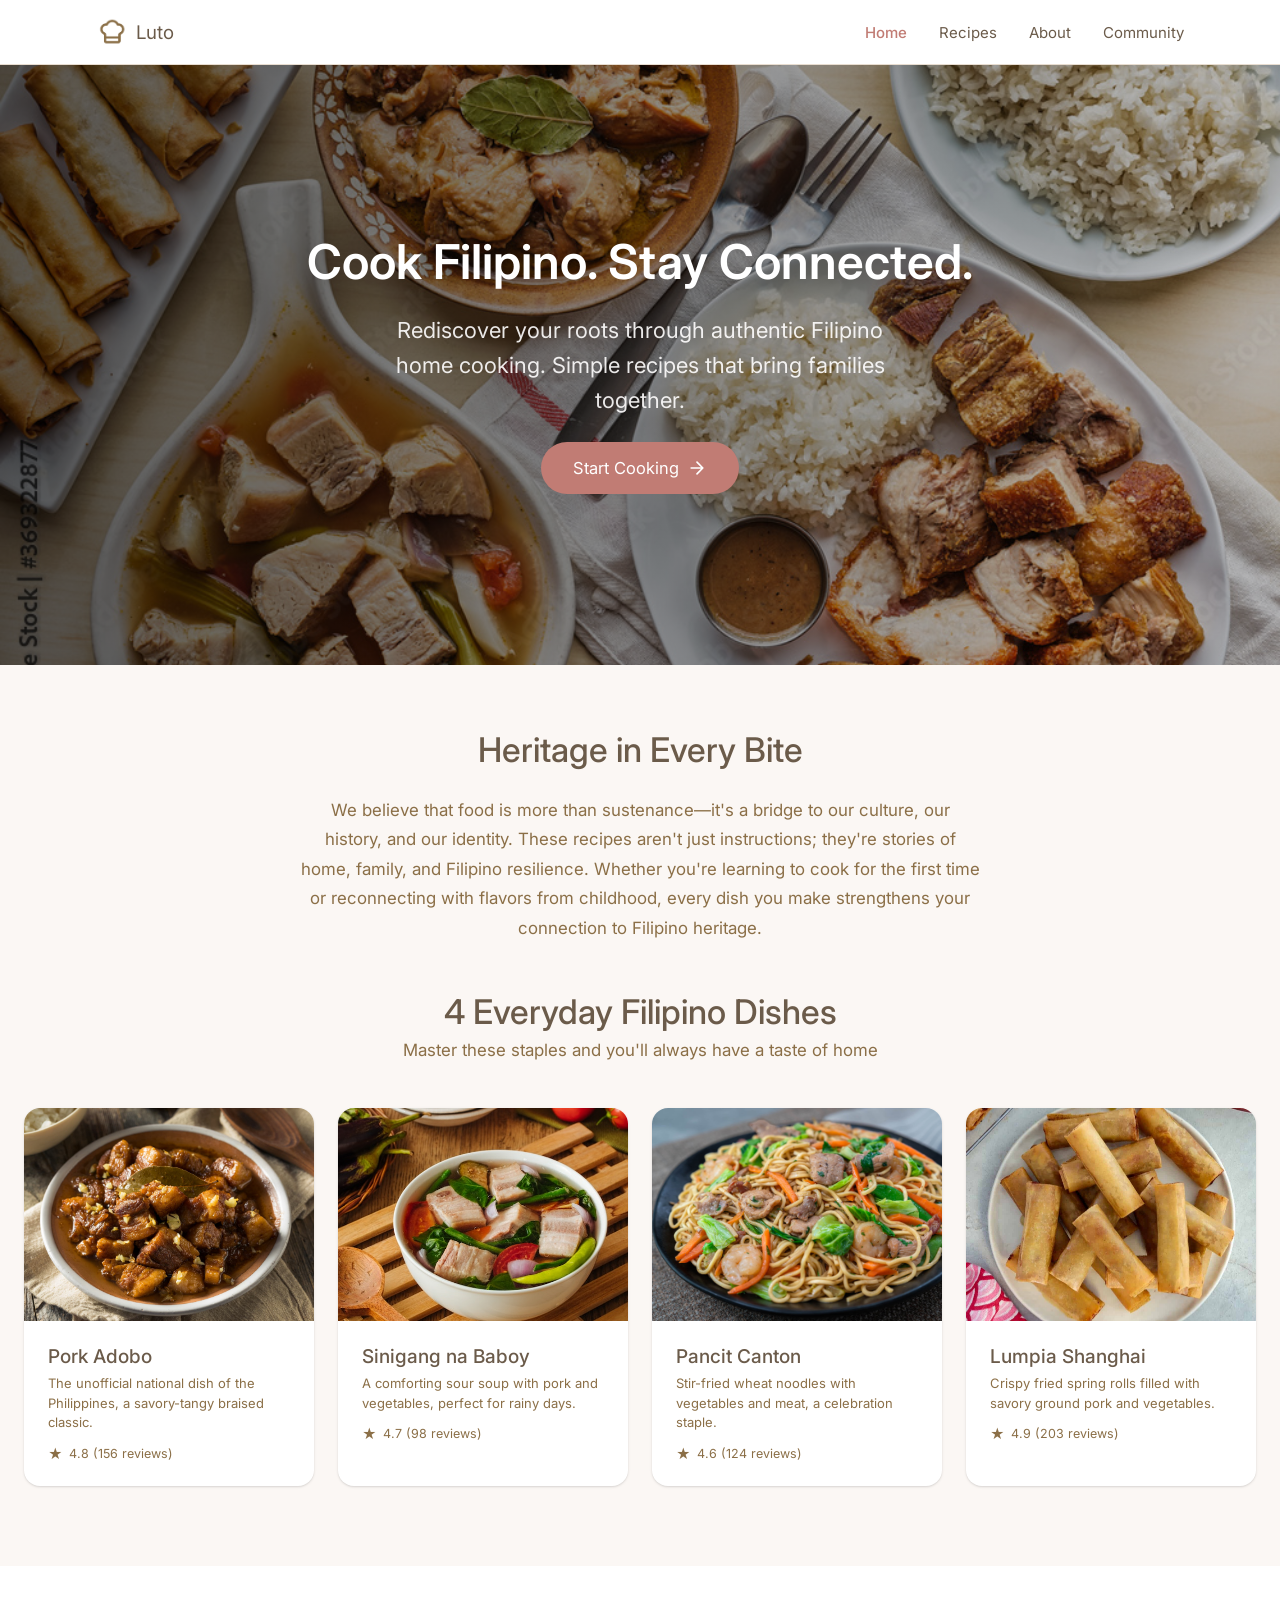
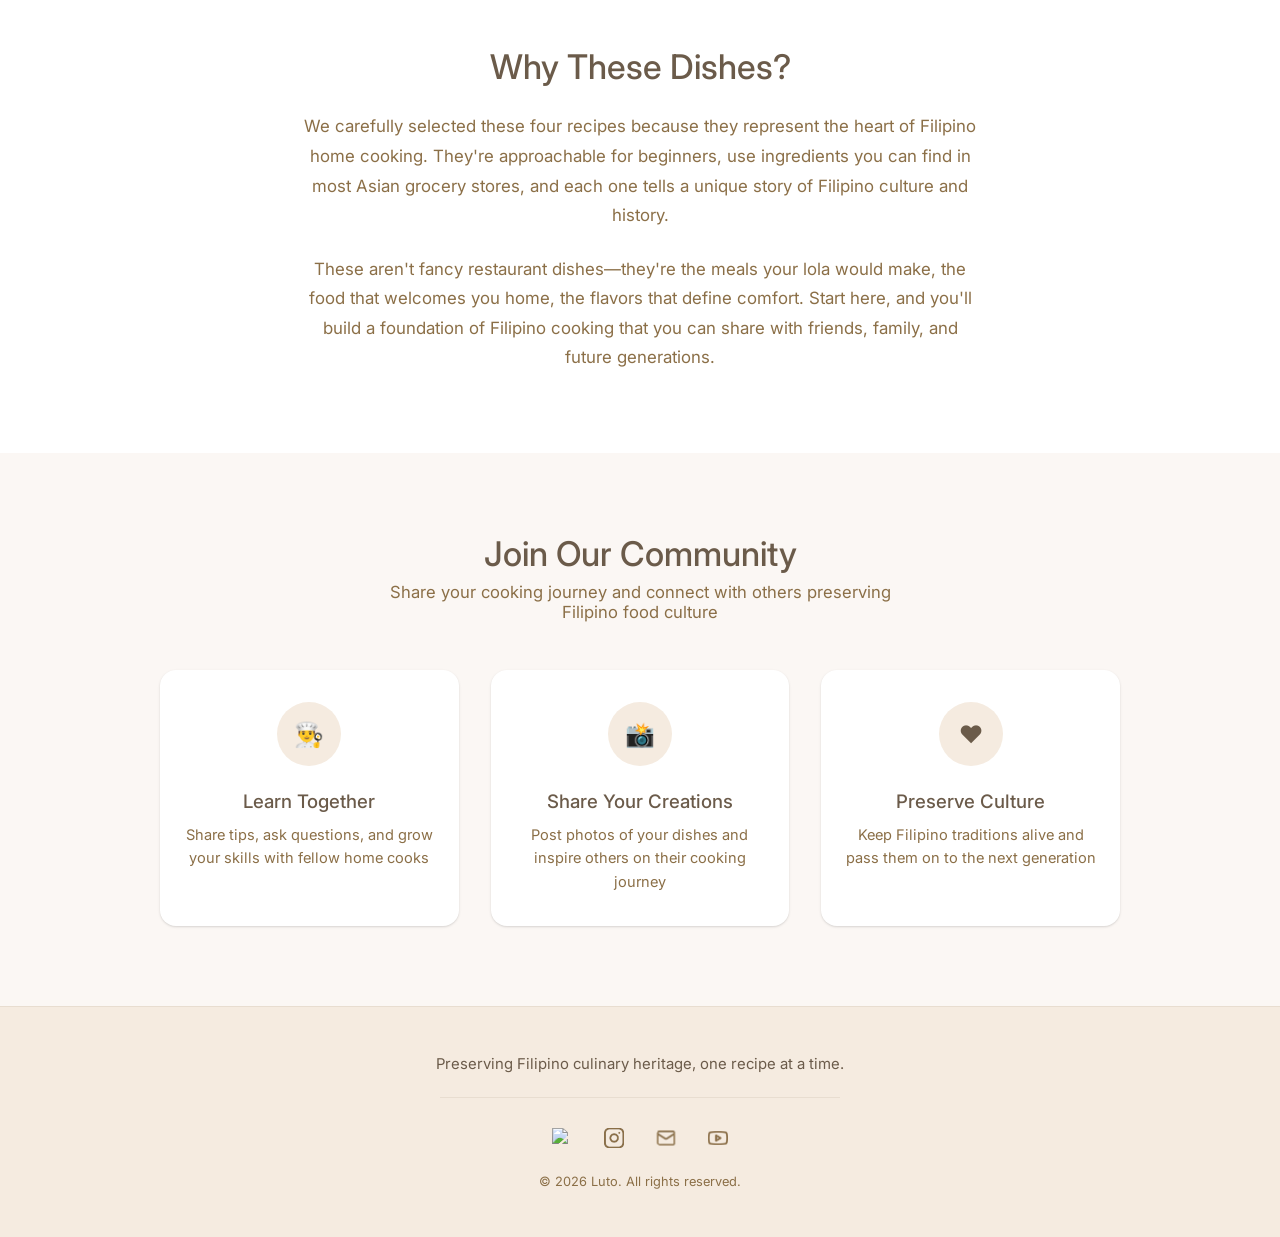
==== index.html @ c6ab8d9c "Initial commit" ====
<!DOCTYPE html>
<html lang="en">
<head>
  <meta charset="utf-8" />
  <title>Luto</title>
  <meta name="viewport" content="width=device-width, initial-scale=1" />
  <!-- Font: Inter -->
  <link href="https://fonts.googleapis.com/css2?family=Inter:wght@400;500;600&display=swap" rel="stylesheet" />
  <link rel="stylesheet" href="style.css" />
  <link rel="icon" type="image/png" href="images/logo.png" />
</head>
<body>

  <!-- NAV -->
  <nav class="fade-in d0">
    <div class="nav-logo">
      <img src="images/logo.png" alt="Luto logo" class="nav-logo-icon" />
      Luto
    </div>
    <ul class="nav-links">
      <li><a href="#" class="active">Home</a></li>
      <li><a href="#">Recipes</a></li>
      <li><a href="#">About</a></li>
      <li><a href="#">Community</a></li>
    </ul>
  </nav>

  <!-- HERO -->
  <div class="hero">
    <div class="hero-bg"></div>
    <div class="hero-overlay"></div>
    <div class="hero-content">
      <h1 class="fade-in d0">Cook Filipino. Stay Connected.</h1>
      <p class="fade-in d200">
        Rediscover your roots through authentic Filipino home cooking.
        Simple recipes that bring families together.
      </p>
      <!-- Change href to your Recipes page -->
      <a href="#" class="btn-primary fade-in d400">
        Start Cooking
        <svg viewBox="0 0 24 24" fill="none" stroke="currentColor" stroke-width="2" stroke-linecap="round" stroke-linejoin="round">
          <path d="M5 12h14M12 5l7 7-7 7"/>
        </svg>
      </a>
    </div>
  </div>

  <!-- HERITAGE -->
  <section>
    <div class="heritage fade-in d0">
      <h2 class="section-title">Heritage in Every Bite</h2>
      <p class="section-body">
        We believe that food is more than sustenance—it's a bridge to our culture,
        our history, and our identity. These recipes aren't just instructions; they're
        stories of home, family, and Filipino resilience. Whether you're learning to
        cook for the first time or reconnecting with flavors from childhood, every dish
        you make strengthens your connection to Filipino heritage.
      </p>
    </div>
  </section>

  <!-- DISHES -->
  <section>
    <div class="dishes-section">
      <div class="dishes-header fade-in d0">
        <h2>4 Everyday Filipino Dishes</h2>
        <p>Master these staples and you'll always have a taste of home</p>
      </div>
      <div class="dishes-grid">

        <!-- Replace href="#" with the actual dish page URL when ready -->
        <a href="#" class="dish-card fade-in d200">
          <img src="images/Pork Adobo.jpg" class="dish-img" alt="Pork Adobo" />
          <div class="dish-info">
            <h3>Pork Adobo</h3>
            <p>The unofficial national dish of the Philippines, a savory-tangy braised classic.</p>
            <div class="dish-rating"><span class="star">★</span> 4.8 (156 reviews)</div>
          </div>
        </a>

        <a href="#" class="dish-card fade-in d400">
          <img src="images/Sinigang na Baboy.png" class="dish-img" alt="Sinigang na Baboy" />
          <div class="dish-info">
            <h3>Sinigang na Baboy</h3>
            <p>A comforting sour soup with pork and vegetables, perfect for rainy days.</p>
            <div class="dish-rating"><span class="star">★</span> 4.7 (98 reviews)</div>
          </div>
        </a>

        <a href="#" class="dish-card fade-in d600">
          <img src="images/Pancit Canton.jpg" class="dish-img" alt="Pancit Canton" />
          <div class="dish-info">
            <h3>Pancit Canton</h3>
            <p>Stir-fried wheat noodles with vegetables and meat, a celebration staple.</p>
            <div class="dish-rating"><span class="star">★</span> 4.6 (124 reviews)</div>
          </div>
        </a>

        <a href="#" class="dish-card fade-in d800">
          <img src="images/Lumpia.jpg" class="dish-img" alt="Lumpia Shanghai" />
          <div class="dish-info">
            <h3>Lumpia Shanghai</h3>
            <p>Crispy fried spring rolls filled with savory ground pork and vegetables.</p>
            <div class="dish-rating"><span class="star">★</span> 4.9 (203 reviews)</div>
          </div>
        </a>

      </div>
    </div>
  </section>

  <!-- WHY THESE DISHES -->
  <section class="why-section">
    <div class="why-inner fade-in d0">
      <h2 class="section-title">Why These Dishes?</h2>
      <p class="section-body">
        We carefully selected these four recipes because they represent the heart
        of Filipino home cooking. They're approachable for beginners, use ingredients
        you can find in most Asian grocery stores, and each one tells a unique story
        of Filipino culture and history.
      </p>
      <p class="section-body">
        These aren't fancy restaurant dishes—they're the meals your lola would make,
        the food that welcomes you home, the flavors that define comfort. Start here,
        and you'll build a foundation of Filipino cooking that you can share with
        friends, family, and future generations.
      </p>
    </div>
  </section>

  <!-- COMMUNITY -->
  <section>
    <div class="community-section">
      <div class="community-header fade-in d0">
        <h2>Join Our Community</h2>
        <p>Share your cooking journey and connect with others preserving Filipino food culture</p>
      </div>
      <div class="community-grid">
        <div class="community-card fade-in d200">
          <div class="community-icon">👨‍🍳</div>
          <h3>Learn Together</h3>
          <p>Share tips, ask questions, and grow your skills with fellow home cooks</p>
        </div>
        <div class="community-card fade-in d400">
          <div class="community-icon">📸</div>
          <h3>Share Your Creations</h3>
          <p>Post photos of your dishes and inspire others on their cooking journey</p>
        </div>
        <div class="community-card fade-in d600">
          <div class="community-icon">❤️</div>
          <h3>Preserve Culture</h3>
          <p>Keep Filipino traditions alive and pass them on to the next generation</p>
        </div>
      </div>
    </div>
  </section>

  <!-- FOOTER -->
  <footer class="fade-in d0">
    <p class="footer-tagline">Preserving Filipino culinary heritage, one recipe at a time.</p>
    <div class="footer-divider"></div>
    <!-- Update hrefs with your actual social media URLs -->
    <div class="footer-links">
      <a href="#" title="Facebook"><img src="images/Facebook.svg" alt="Facebook" class="footer-icon" /></a>
      <a href="#" title="Instagram"><img src="images/IG.svg" alt="Instagram" class="footer-icon" /></a>
      <a href="#" title="Email"><img src="images/Email.svg" alt="Email" class="footer-icon" /></a>
      <a href="#" title="Youtube"><img src="images/Youtube.svg" alt="Youtube" class="footer-icon" /></a>
    </div>
    <p class="footer-copy">© 2026 Luto. All rights reserved.</p>
  </footer>

  <script>
    // Plays .fade-in animations only when each element scrolls into view
    const observer = new IntersectionObserver((entries) => {
      entries.forEach(entry => {
        if (entry.isIntersecting) {
          entry.target.style.animationPlayState = 'running';
          observer.unobserve(entry.target);
        }
      });
    }, { threshold: 0.1 });

    document.querySelectorAll('.fade-in').forEach(el => {
      el.style.animationPlayState = 'paused';
      observer.observe(el);
    });
  </script>

</body>
</html>
---- style.css ----
/* ================================================
   style.css — Luto Homepage
   ================================================ */


/* --- RESET --- */
*, *::before, *::after {
  box-sizing: border-box;
  margin: 0;
  padding: 0;
}


/* --- COLOR VARIABLES --- */
:root {
  --brown-light: #C17C74;
  --brown-mid:   #8B6F47;
  --brown-dark:  #6B5B4A;
  --white:       #FFFFFF;
  --border:      #E8DDD0;
  --bg-warm:     #F5EBE0;
  --black:       #0A0A0A;
  --white-20:    rgba(255, 255, 255, 0.2);
  --bg-main:     #FBF7F4;
  --white-95:    rgba(255, 255, 255, 0.95);
  --white-90:    rgba(255, 255, 255, 0.90);
}


/* --- BODY --- */
body {
  font-family: 'Inter', sans-serif;
  background: var(--bg-main);
  color: var(--brown-dark);
}


/* --- ANIMATIONS ---
   .fade-in = animates on scroll into view
   .d0 / .d200 / .d400 / .d600 / .d800 = stagger delay */
@keyframes fadeInUp {
  from { opacity: 0; transform: translateY(20px); }
  to   { opacity: 1; transform: translateY(0); }
}
.fade-in { opacity: 0; animation: fadeInUp 0.7s ease forwards; }
.d0   { animation-delay: 0ms; }
.d200 { animation-delay: 200ms; }
.d400 { animation-delay: 400ms; }
.d600 { animation-delay: 600ms; }
.d800 { animation-delay: 800ms; }


/* --- NAV ---
   NOTE: no user-select/cursor here — links must stay clickable */
nav {
  position: sticky;
  top: 0;
  z-index: 100;
  width: 100%;
  padding: 16px 96px;
  background: var(--white-95);
  border-bottom: 1px solid var(--border);
  backdrop-filter: blur(8px);
  display: flex;
  align-items: center;
  justify-content: space-between;
  user-select: none; 
  cursor: default;    
}
.nav-logo {
  display: flex;
  align-items: center;
  gap: 8px;
  font-size: 18.8px;
  color: var(--brown-dark);
  font-weight: 400;
}
/* Works for both <img> logo and emoji fallback */
.nav-logo-icon {
  width: 32px;
  height: 32px;
  object-fit: contain;
}
.nav-links {
  display: flex;
  gap: 32px;
  list-style: none;
}
.nav-links a {
  text-decoration: none;
  font-size: 15px;
  color: var(--brown-dark);
  transition: color 0.2s;
  cursor: pointer;
  user-select: auto;
}
.nav-links a.active,
.nav-links a:hover {
  color: var(--brown-light);
  font-weight: 500;
}


/* --- HERO ---
   To add a background image, replace .hero-bg's background with:
   background-image: url('your-photo.jpg');
   background-size: cover;
   background-position: center; */
.hero {
  position: relative;
  width: 100%;
  height: 600px;
  display: flex;
  align-items: center;
  justify-content: center;
  overflow: hidden;
}
/* Layer 1: background */
.hero-bg {
  position: absolute;
  inset: 0;
  background: linear-gradient(135deg, #3d2b1f 0%, #5c3d2e 40%, #8b6f47 100%);
  background-image: url(images/Header.jpg);
  background-size: cover;
  background-position: center; 
}

/* Layer 2: dark overlay so white text stays readable */
.hero-overlay {
  position: absolute;
  inset: 0;
  background: linear-gradient(90deg, rgba(0,0,0,0.65) 0%, rgba(0,0,0,0.25) 100%);
}
/* Layer 3: text content — user-select:none stops the text cursor */
.hero-content {
  position: relative;
  z-index: 10;
  display: flex;
  flex-direction: column;
  align-items: center;
  gap: 24px;
  max-width: 700px;
  padding: 0 24px;
  text-align: center;
  user-select: none;
  cursor: default;
}
.hero h1 {
  font-family: 'Inter', sans-serif; /* sans-serif heading font */
  font-size: 48px;
  line-height: 1.1;
  color: #fff;
  font-weight: 600;
  white-space: nowrap;
}
.hero p {
  font-size: 22px;
  line-height: 1.6;
  color: rgba(255,254,254,0.9);
  max-width: 520px;
  font-weight: 400;
}


/* --- BUTTON ---
   cursor and user-select override the parent hero-content values */
.btn-primary {
  display: inline-flex;
  align-items: center;
  gap: 8px;
  padding: 16px 32px;
  background: var(--brown-light);
  color: #fff;
  border: none;
  border-radius: 999px;
  font-size: 16.5px;
  font-family: 'Inter', sans-serif;
  cursor: pointer;
  user-select: auto;
  text-decoration: none;
  transition: background 0.2s, transform 0.2s;
}
.btn-primary:hover {
  background: #b06b63;
  transform: translateY(-1px);
}
.btn-primary svg { width: 20px; height: 20px; }


/* --- SHARED SECTION STYLES --- */
section { 
  width: 100%; 
  user-select: none;
  cursor: default;
}

.section-title {
  font-family: 'Inter', sans-serif; /* sans-serif heading font */
  font-size: 34px;
  color: var(--brown-dark);
  font-weight: 500;
  line-height: 1.25;
}
.section-body {
  font-size: 16.9px;
  color: var(--brown-mid);
  line-height: 1.75;
  max-width: 680px;
  font-weight: 400;
}


/* --- HERITAGE SECTION --- */
.heritage {
  padding: 64px 24px 48px; /* tighter bottom so Heritage flows into Dishes */
  display: flex;
  flex-direction: column;
  align-items: center;
  gap: 24px;
  max-width: 800px;
  margin: 0 auto;
  text-align: center;
  user-select: none;
  cursor: default;
}


/* --- DISHES SECTION --- */
.dishes-section {
  padding: 0 24px 80px;
  max-width: 1280px;
  margin: 0 auto;
  user-select: none;
  cursor: default;
}
.dishes-header { text-align: center; margin-bottom: 48px; }
.dishes-header h2 {
  font-family: 'Inter', sans-serif;
  font-size: 34px;
  color: var(--brown-dark);
  font-weight: 500;
}
.dishes-header p { 
  font-size: 16.9px; 
  color: var(--brown-mid); 
  margin-top: 8px;
  font-weight: 400;
}

.dishes-grid {
  display: grid;
  grid-template-columns: repeat(4, 1fr);
  gap: 24px;
}

/* Cards are <a> tags — reset link defaults, restore pointer cursor */
.dish-card {
  background: #fff;
  border-radius: 16px;
  overflow: hidden;
  box-shadow: 0 1px 3px rgba(0,0,0,0.1), 0 1px 2px rgba(0,0,0,0.06);
  transition: transform 0.25s, box-shadow 0.25s;
  cursor: pointer;        /* pointer so user knows it's clickable */
  text-decoration: none;
  color: inherit;
  display: block;
}
.dish-card:hover {
  transform: translateY(-4px);
  box-shadow: 0 8px 24px rgba(0,0,0,0.12);
}

/* Image area — swap with <img> when real photos are ready */
.dish-img {
  width: 100%;
  height: 213px;
  object-fit: cover;
  display: block;
  position: relative;
  overflow: hidden;
}
.dish-img.adobo    { background: linear-gradient(135deg, #8b6040 0%, #5c3d2e 100%); }
.dish-img.sinigang { background: linear-gradient(135deg, #7a9e7e 0%, #4a7a52 100%); }
.dish-img.pancit   { background: linear-gradient(135deg, #c9a96e 0%, #8b6f47 100%); }
.dish-img.lumpia   { background: linear-gradient(135deg, #c17c74 0%, #8b4a44 100%); }

/* Emoji centered in placeholder via data-label attribute */
.dish-img::after {
  content: attr(data-label);
  position: absolute;
  inset: 0;
  display: flex;
  align-items: center;
  justify-content: center;
  font-size: 42px;
}

.dish-info    { padding: 24px; }
.dish-info h3 { font-size: 19px; color: var(--brown-dark); font-weight: 500; margin-bottom: 6px; }
.dish-info p  { font-size: 13px; color: var(--brown-mid); line-height: 1.5; margin-bottom: 12px; }
.dish-rating  { display: flex; align-items: center; gap: 6px; font-size: 12.5px; color: var(--brown-mid); }
.star         { color: var(--brown-mid); font-size: 14px; }


/* --- WHY THESE DISHES --- */
.why-section { 
  background: #fff; padding: 80px 24px; 
  user-select: none;
  cursor: default;
}
.why-inner {
  max-width: 800px;
  margin: 0 auto;
  display: flex;
  flex-direction: column;
  align-items: center;
  gap: 24px;
  text-align: center;
  font-weight: 400;
}


/* --- COMMUNITY SECTION --- */
.community-section {
  padding: 80px 24px;
  max-width: 1280px;
  margin: 0 auto;
  user-select: none;
  cursor: default;
}
.community-header { text-align: center; margin-bottom: 48px; }
.community-header h2 {
  font-family: 'Inter', sans-serif;
  font-size: 34px;
  color: var(--brown-dark);
  font-weight: 500;
}
.community-header p {
  font-size: 16.7px;
  color: var(--brown-mid);
  margin-top: 8px;
  max-width: 520px;
  margin-left: auto;
  margin-right: auto;
  font-weight: 400;
}
.community-grid {
  display: grid;
  grid-template-columns: repeat(3, 1fr);
  gap: 32px;
  max-width: 960px;
  margin: 0 auto;
}
.community-card {
  background: #fff;
  border-radius: 16px;
  padding: 32px 24px;
  box-shadow: 0 1px 3px rgba(0,0,0,0.1), 0 1px 2px rgba(0,0,0,0.06);
  display: flex;
  flex-direction: column;
  align-items: center;
  text-align: center;
}
.community-icon {
  width: 64px;
  height: 64px;
  background: var(--bg-warm);
  border-radius: 50%;
  display: flex;
  align-items: center;
  justify-content: center;
  font-size: 24px;
  margin-bottom: 24px;
}
.community-card h3 { font-size: 18.6px; color: var(--brown-dark); font-weight: 500; margin-bottom: 12px; }
.community-card p  { font-size: 14.6px; color: var(--brown-mid); line-height: 1.6; }


/* --- FOOTER --- */
footer {
  background: var(--bg-warm);
  border-top: 1px solid var(--border);
  padding: 48px 24px;
  text-align: center;
  margin-top: 0;
  user-select: none;
  cursor: default;
}
.footer-tagline { font-size: 14.9px; color: var(--brown-dark); margin-bottom: 24px; }
.footer-divider { width: 100%; max-width: 400px; height: 1px; background: var(--border); margin: 0 auto 24px; }
.footer-links   { display: flex; justify-content: center; gap: 20px; margin-bottom: 20px; }

.footer-links a {
  display: flex;
  align-items: center;
  justify-content: center;
  width: 32px;
  height: 32px;
}

.footer-links a:hover { color: var(--brown-light); }
.footer-copy    { font-size: 12.8px; color: var(--brown-mid); }

.footer-icon {
  width: 20px;
  height: 20px;
  object-fit: contain;
}


/* --- RESPONSIVE ---
   1024px → dishes 4 cols → 2 cols
   768px  → everything stacks to 1 col */
@media (max-width: 1024px) {
  .dishes-grid { grid-template-columns: repeat(2, 1fr); }
}
@media (max-width: 768px) {
  nav             { padding: 16px 24px; }
  .nav-links      { gap: 16px; }
  .nav-links a    { font-size: 13px; }
  .hero h1        { font-size: 36px; }
  .hero p         { font-size: 17px; }
  .dishes-grid    { grid-template-columns: 1fr; }
  .community-grid { grid-template-columns: 1fr; }
}
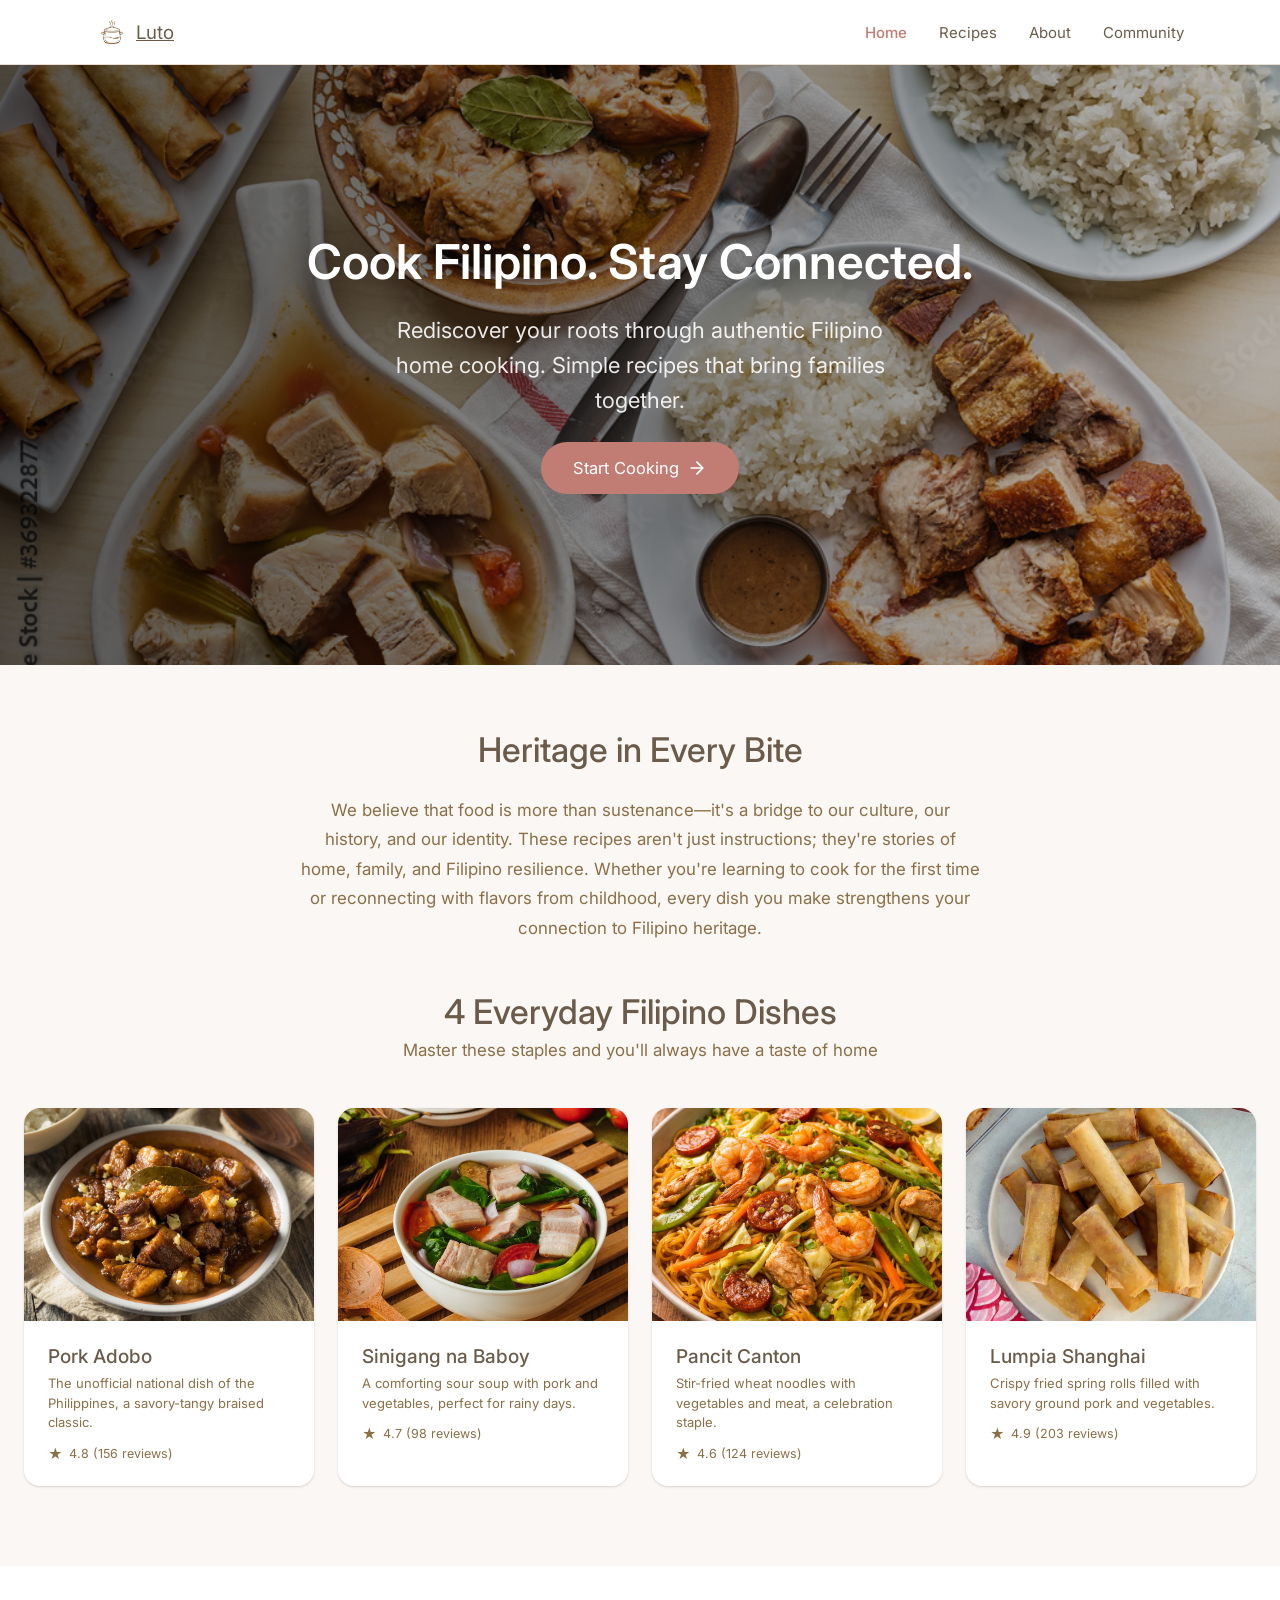
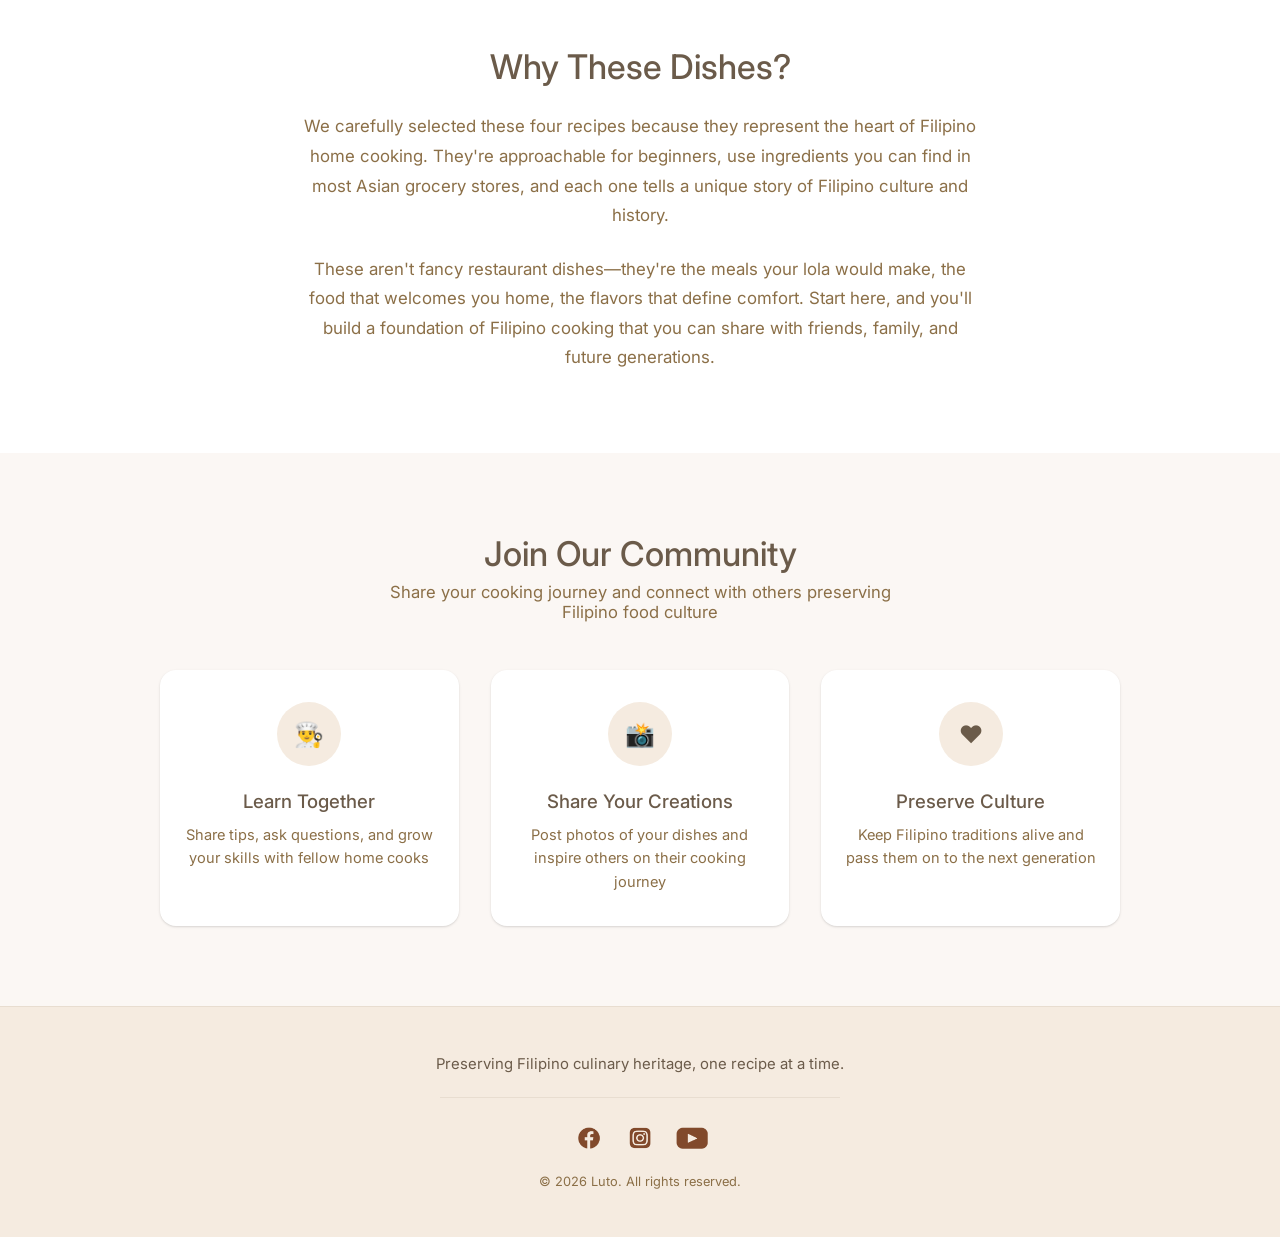
==== commit f132defe: "added newpages" ====
--- a/index.html
+++ b/index.html
@@ -7,25 +7,23 @@
   <!-- Font: Inter -->
   <link href="https://fonts.googleapis.com/css2?family=Inter:wght@400;500;600&display=swap" rel="stylesheet" />
   <link rel="stylesheet" href="style.css" />
-  <link rel="icon" type="image/png" href="images/logo.png" />
+  <link rel="icon" type="image/png" href="images/Logo.icon.png" />
 </head>
 <body>
 
-  <!-- NAV -->
   <nav class="fade-in d0">
-    <div class="nav-logo">
-      <img src="images/logo.png" alt="Luto logo" class="nav-logo-icon" />
+   <a href="index.html" class="nav-logo">
+      <img src="images/Logo.icon.png" alt="Luto logo" class="nav-logo-icon" />
       Luto
     </div>
     <ul class="nav-links">
       <li><a href="#" class="active">Home</a></li>
-      <li><a href="#">Recipes</a></li>
-      <li><a href="#">About</a></li>
-      <li><a href="#">Community</a></li>
+      <li><a href="pages/recipes/recipes.html">Recipes</a></li>
+      <li><a href="pages/about/about.html">About</a></li>
+      <li><a href="pages/community/community.html">Community</a></li>
     </ul>
   </nav>
 
-  <!-- HERO -->
   <div class="hero">
     <div class="hero-bg"></div>
     <div class="hero-overlay"></div>
@@ -35,8 +33,7 @@
         Rediscover your roots through authentic Filipino home cooking.
         Simple recipes that bring families together.
       </p>
-      <!-- Change href to your Recipes page -->
-      <a href="#" class="btn-primary fade-in d400">
+      <a href="pages/recipes/recipes.html" class="btn-primary fade-in d400">
         Start Cooking
         <svg viewBox="0 0 24 24" fill="none" stroke="currentColor" stroke-width="2" stroke-linecap="round" stroke-linejoin="round">
           <path d="M5 12h14M12 5l7 7-7 7"/>
@@ -45,7 +42,6 @@
     </div>
   </div>
 
-  <!-- HERITAGE -->
   <section>
     <div class="heritage fade-in d0">
       <h2 class="section-title">Heritage in Every Bite</h2>
@@ -59,7 +55,6 @@
     </div>
   </section>
 
-  <!-- DISHES -->
   <section>
     <div class="dishes-section">
       <div class="dishes-header fade-in d0">
@@ -68,7 +63,7 @@
       </div>
       <div class="dishes-grid">
 
-        <!-- Replace href="#" with the actual dish page URL when ready -->
+        <!-- Replace href="#" with the actual dish page URL -->
         <a href="#" class="dish-card fade-in d200">
           <img src="images/Pork Adobo.jpg" class="dish-img" alt="Pork Adobo" />
           <div class="dish-info">
@@ -87,8 +82,8 @@
           </div>
         </a>
 
-        <a href="#" class="dish-card fade-in d600">
-          <img src="images/Pancit Canton.jpg" class="dish-img" alt="Pancit Canton" />
+        <a href="pages/indivpages/pancitcn/pancitcn.html" class="dish-card fade-in d600">
+          <img src="images/pansitCanton.png" class="dish-img" alt="Pancit Canton" />
           <div class="dish-info">
             <h3>Pancit Canton</h3>
             <p>Stir-fried wheat noodles with vegetables and meat, a celebration staple.</p>
@@ -96,7 +91,7 @@
           </div>
         </a>
 
-        <a href="#" class="dish-card fade-in d800">
+        <a href="pages/indivpages/lumpia/Lumpia Shanghai Code.html" class="dish-card fade-in d800">
           <img src="images/Lumpia.jpg" class="dish-img" alt="Lumpia Shanghai" />
           <div class="dish-info">
             <h3>Lumpia Shanghai</h3>
@@ -109,7 +104,6 @@
     </div>
   </section>
 
-  <!-- WHY THESE DISHES -->
   <section class="why-section">
     <div class="why-inner fade-in d0">
       <h2 class="section-title">Why These Dishes?</h2>
@@ -128,7 +122,6 @@
     </div>
   </section>
 
-  <!-- COMMUNITY -->
   <section>
     <div class="community-section">
       <div class="community-header fade-in d0">
@@ -155,22 +148,18 @@
     </div>
   </section>
 
-  <!-- FOOTER -->
   <footer class="fade-in d0">
     <p class="footer-tagline">Preserving Filipino culinary heritage, one recipe at a time.</p>
     <div class="footer-divider"></div>
-    <!-- Update hrefs with your actual social media URLs -->
     <div class="footer-links">
-      <a href="#" title="Facebook"><img src="images/Facebook.svg" alt="Facebook" class="footer-icon" /></a>
-      <a href="#" title="Instagram"><img src="images/IG.svg" alt="Instagram" class="footer-icon" /></a>
-      <a href="#" title="Email"><img src="images/Email.svg" alt="Email" class="footer-icon" /></a>
-      <a href="#" title="Youtube"><img src="images/Youtube.svg" alt="Youtube" class="footer-icon" /></a>
+      <a href="#" title="Facebook"><img src="images/fb.png" alt="Facebook" class="footer-icon" /></a>
+      <a href="#" title="Instagram"><img src="images/insta.png" alt="Instagram" class="footer-icon" /></a>
+      <a href="#" title="Youtube"><img src="images/yt.png" alt="Youtube" class="footer-icon" /></a>
     </div>
     <p class="footer-copy">© 2026 Luto. All rights reserved.</p>
   </footer>
 
   <script>
-    // Plays .fade-in animations only when each element scrolls into view
     const observer = new IntersectionObserver((entries) => {
       entries.forEach(entry => {
         if (entry.isIntersecting) {
--- a/style.css
+++ b/style.css
@@ -1,9 +1,3 @@
-/* ================================================
-   style.css — Luto Homepage
-   ================================================ */
-
-
-/* --- RESET --- */
 *, *::before, *::after {
   box-sizing: border-box;
   margin: 0;
@@ -35,9 +29,7 @@
 }
 
 
-/* --- ANIMATIONS ---
-   .fade-in = animates on scroll into view
-   .d0 / .d200 / .d400 / .d600 / .d800 = stagger delay */
+/* --- ANIMATIONS --- */
 @keyframes fadeInUp {
   from { opacity: 0; transform: translateY(20px); }
   to   { opacity: 1; transform: translateY(0); }
@@ -50,8 +42,7 @@
 .d800 { animation-delay: 800ms; }
 
 
-/* --- NAV ---
-   NOTE: no user-select/cursor here — links must stay clickable */
+/* --- NAV --- */
 nav {
   position: sticky;
   top: 0;
@@ -75,7 +66,7 @@
   color: var(--brown-dark);
   font-weight: 400;
 }
-/* Works for both <img> logo and emoji fallback */
+
 .nav-logo-icon {
   width: 32px;
   height: 32px;
@@ -90,22 +81,23 @@
   text-decoration: none;
   font-size: 15px;
   color: var(--brown-dark);
-  transition: color 0.2s;
+  transition: color 0.2s, transform 0.2s, opacity 0.2s;;
   cursor: pointer;
   user-select: auto;
-}
-.nav-links a.active,
+  display: inline-block; 
+}
+.nav-links a.active {
+  color: #C17C74;
+  font-weight: 500;
+}
 .nav-links a:hover {
-  color: var(--brown-light);
-  font-weight: 500;
-}
-
-
-/* --- HERO ---
-   To add a background image, replace .hero-bg's background with:
-   background-image: url('your-photo.jpg');
-   background-size: cover;
-   background-position: center; */
+  transform: scale(1.13);
+  opacity: 0.9;
+  color: #C17C74;
+}
+
+
+/* --- HERO --- */
 .hero {
   position: relative;
   width: 100%;
@@ -115,7 +107,7 @@
   justify-content: center;
   overflow: hidden;
 }
-/* Layer 1: background */
+
 .hero-bg {
   position: absolute;
   inset: 0;
@@ -125,13 +117,13 @@
   background-position: center; 
 }
 
-/* Layer 2: dark overlay so white text stays readable */
+/* Layer 2 */
 .hero-overlay {
   position: absolute;
   inset: 0;
   background: linear-gradient(90deg, rgba(0,0,0,0.65) 0%, rgba(0,0,0,0.25) 100%);
 }
-/* Layer 3: text content — user-select:none stops the text cursor */
+/* Layer 3 */
 .hero-content {
   position: relative;
   z-index: 10;
@@ -146,7 +138,7 @@
   cursor: default;
 }
 .hero h1 {
-  font-family: 'Inter', sans-serif; /* sans-serif heading font */
+  font-family: 'Inter', sans-serif;
   font-size: 48px;
   line-height: 1.1;
   color: #fff;
@@ -162,8 +154,7 @@
 }
 
 
-/* --- BUTTON ---
-   cursor and user-select override the parent hero-content values */
+/* --- BUTTON --- */
 .btn-primary {
   display: inline-flex;
   align-items: center;
@@ -195,7 +186,7 @@
 }
 
 .section-title {
-  font-family: 'Inter', sans-serif; /* sans-serif heading font */
+  font-family: 'Inter', sans-serif;
   font-size: 34px;
   color: var(--brown-dark);
   font-weight: 500;
@@ -212,7 +203,7 @@
 
 /* --- HERITAGE SECTION --- */
 .heritage {
-  padding: 64px 24px 48px; /* tighter bottom so Heritage flows into Dishes */
+  padding: 64px 24px 48px; 
   display: flex;
   flex-direction: column;
   align-items: center;
@@ -253,14 +244,13 @@
   gap: 24px;
 }
 
-/* Cards are <a> tags — reset link defaults, restore pointer cursor */
 .dish-card {
   background: #fff;
   border-radius: 16px;
   overflow: hidden;
   box-shadow: 0 1px 3px rgba(0,0,0,0.1), 0 1px 2px rgba(0,0,0,0.06);
   transition: transform 0.25s, box-shadow 0.25s;
-  cursor: pointer;        /* pointer so user knows it's clickable */
+  cursor: pointer;      
   text-decoration: none;
   color: inherit;
   display: block;
@@ -270,7 +260,6 @@
   box-shadow: 0 8px 24px rgba(0,0,0,0.12);
 }
 
-/* Image area — swap with <img> when real photos are ready */
 .dish-img {
   width: 100%;
   height: 213px;
@@ -284,7 +273,6 @@
 .dish-img.pancit   { background: linear-gradient(135deg, #c9a96e 0%, #8b6f47 100%); }
 .dish-img.lumpia   { background: linear-gradient(135deg, #c17c74 0%, #8b4a44 100%); }
 
-/* Emoji centered in placeholder via data-label attribute */
 .dish-img::after {
   content: attr(data-label);
   position: absolute;
@@ -402,9 +390,10 @@
 .footer-copy    { font-size: 12.8px; color: var(--brown-mid); }
 
 .footer-icon {
-  width: 20px;
-  height: 20px;
+  width: 40px;
+  height: 22px;
   object-fit: contain;
+  transition: transform 0.3s ease, opacity 0.3s ease;
 }
 
 
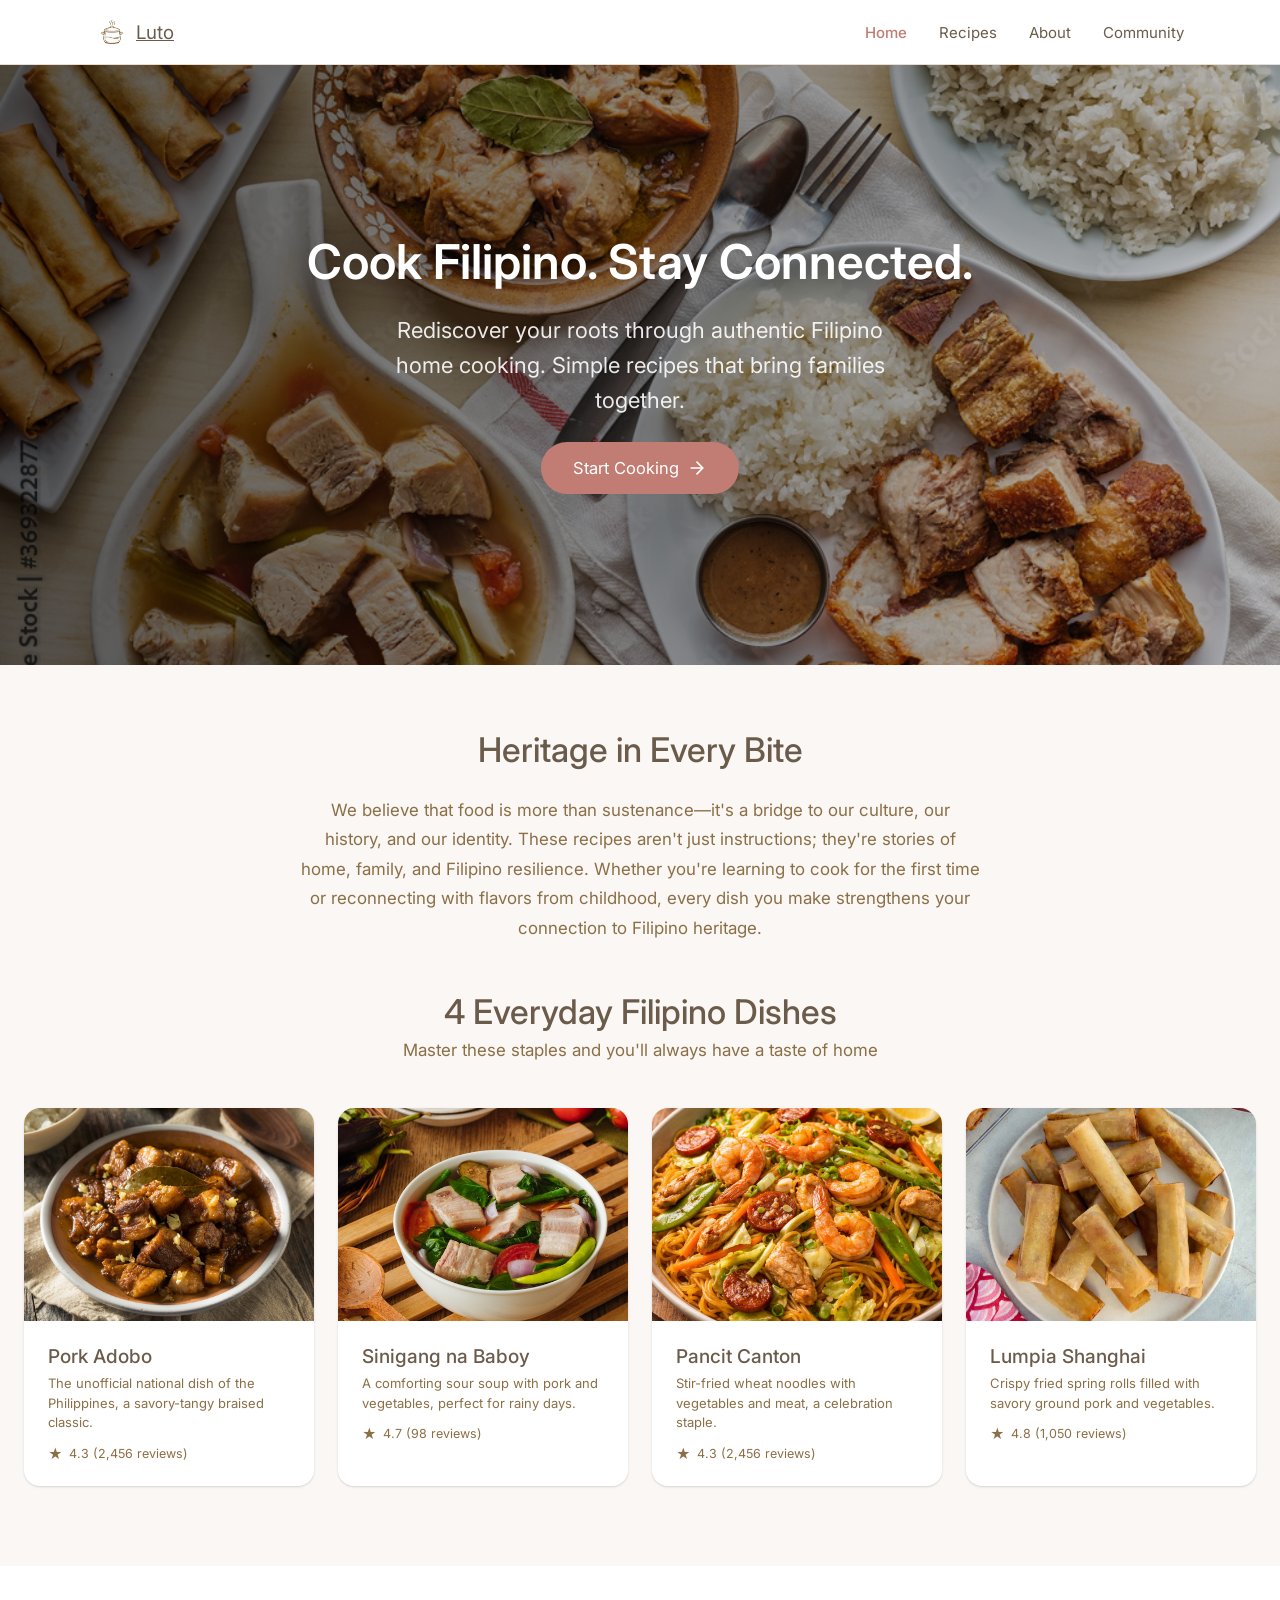
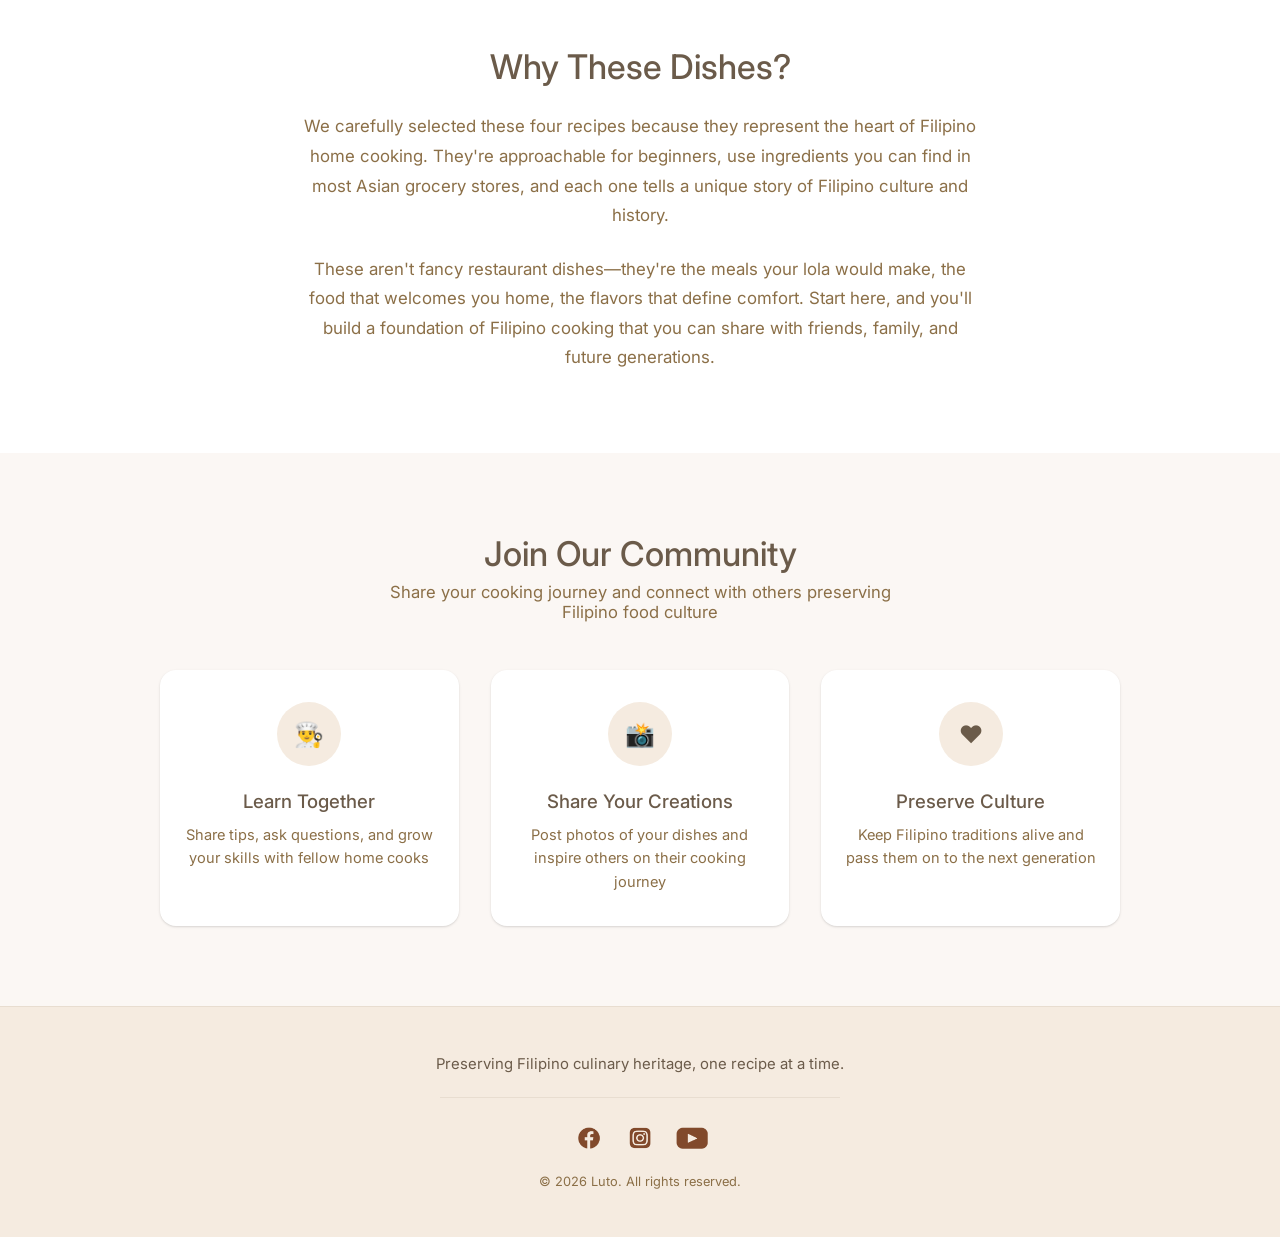
==== commit 6acb5119: "added a quiz and adjusted some text" ====
--- a/index.html
+++ b/index.html
@@ -69,7 +69,7 @@
           <div class="dish-info">
             <h3>Pork Adobo</h3>
             <p>The unofficial national dish of the Philippines, a savory-tangy braised classic.</p>
-            <div class="dish-rating"><span class="star">★</span> 4.8 (156 reviews)</div>
+            <div class="dish-rating"><span class="star">★</span> 4.3 (2,456 reviews)</div>
           </div>
         </a>
 
@@ -87,7 +87,7 @@
           <div class="dish-info">
             <h3>Pancit Canton</h3>
             <p>Stir-fried wheat noodles with vegetables and meat, a celebration staple.</p>
-            <div class="dish-rating"><span class="star">★</span> 4.6 (124 reviews)</div>
+            <div class="dish-rating"><span class="star">★</span> 4.3 (2,456 reviews)</div>
           </div>
         </a>
 
@@ -96,7 +96,7 @@
           <div class="dish-info">
             <h3>Lumpia Shanghai</h3>
             <p>Crispy fried spring rolls filled with savory ground pork and vegetables.</p>
-            <div class="dish-rating"><span class="star">★</span> 4.9 (203 reviews)</div>
+            <div class="dish-rating"><span class="star">★</span> 4.8 (1,050 reviews)</div>
           </div>
         </a>
 
